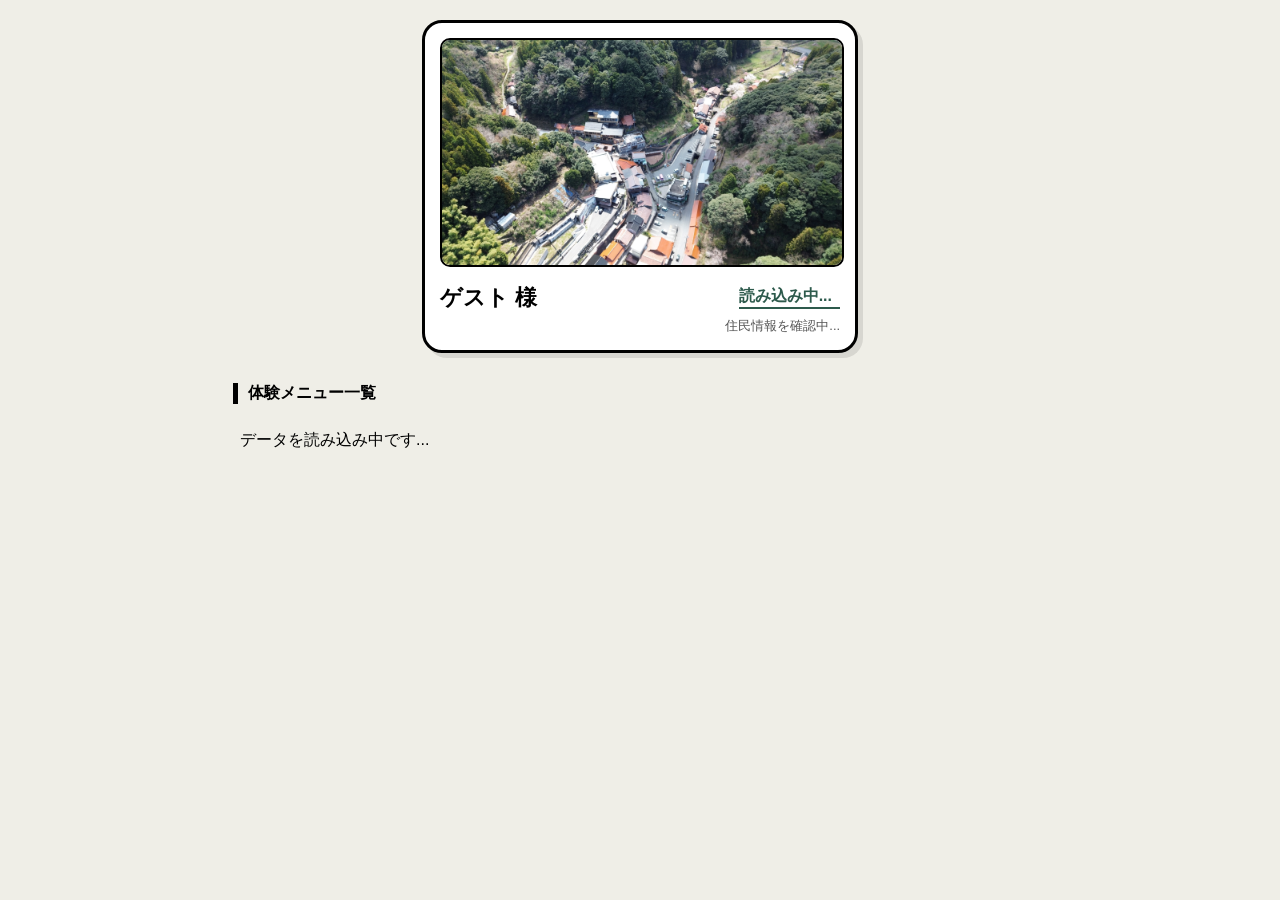
==== index.html @ ab2df375 "ver1.3.1" ====
<!DOCTYPE html>
<html lang="ja">
  <head>
    <meta charset="UTF-8" />
    <meta name="viewport" content="width=device-width, initial-scale=1.0" />
    <title>有福温泉 住民アプリ</title>
    <script src="https://static.line-scdn.net/liff/edge/2/sdk.js"></script>
    <style>
      body {
        font-family: sans-serif;
        background-color: #efeee7;
        margin: 0;
        padding: 20px;
        display: flex;
        flex-direction: column;
        align-items: center;
      }

      /* 免許証（住民カード）のデザイン */
      .id-card {
        background: #fff;
        border: 3px solid #000;
        border-radius: 20px;
        padding: 15px;
        width: 100%;
        max-width: 400px;
        margin-bottom: 30px;
        box-shadow: 5px 5px 0px rgba(0, 0, 0, 0.1);
      }
      .photo-frame img {
        width: 100%;
        border-radius: 10px;
        border: 2px solid #000;
        display: block;
      }
      .card-info {
        margin-top: 15px;
      }
      .info-top-row {
        display: flex;
        justify-content: space-between;
        align-items: center;
        margin-bottom: 5px;
      }
      .user-name {
        font-size: 1.4rem;
        font-weight: bold;
        margin: 0;
      }
      .level-badge {
        display: flex;
        align-items: center;
        gap: 8px;
        border-bottom: 2px solid #2d5a4c;
      }
      .level-label {
        color: #2d5a4c;
        font-size: 1rem;
        font-weight: bold;
      }
      .stars {
        color: #2d5a4c;
        font-size: 1rem;
      }
      .level-description {
        font-size: 0.8rem;
        color: #555;
        margin-top: 5px;
        text-align: right;
      }

      /* 体験一覧のデザイン */
      .section-title {
        width: 100%;
        max-width: 800px;
        font-weight: bold;
        margin-bottom: 10px;
        border-left: 5px solid #000;
        padding-left: 10px;
      }
      .container {
        display: grid;
        grid-template-columns: repeat(2, 1fr);
        gap: 15px;
        width: 100%;
        max-width: 800px;
      }
      .card {
        background: white;
        padding: 15px;
        border-radius: 8px;
        border: 2px solid #000;
        display: flex;
        flex-direction: column;
      }
      .title {
        font-weight: bold;
        font-size: 0.9rem;
        margin-bottom: 8px;
      }
      .description {
        font-size: 0.75rem;
        color: #666;
        flex-grow: 1;
      }
      .status {
        margin-top: 10px;
        padding: 4px;
        border-radius: 4px;
        font-size: 0.7rem;
        background: #e0f2f1;
        color: #00796b;
        font-weight: bold;
        text-align: center;
      }
    </style>
  </head>
  <body>
    <div class="id-card">
      <div class="photo-frame"><img src="有福温泉.JPG" /></div>
      <div class="card-info">
        <div class="info-top-row">
          <p class="user-name" id="line-name">ゲスト 様</p>
          <div class="level-badge">
            <span class="level-label" id="user-level">読み込み中...</span>
            <div class="stars" id="star-display"></div>
          </div>
        </div>
        <div class="level-description" id="level-detail">
          住民情報を確認中...
        </div>
      </div>
    </div>

    <div class="section-title">体験メニュー一覧</div>

    <div class="container" id="content-list">
      <p>データを読み込み中です...</p>
    </div>

    <script>
      const LIFF_ID = "2009202315-CpSIZ4ec";
      const GAS_URL =
        "https://script.google.com/macros/s/AKfycbx1l6X-oxecE7Isic_2DLsDOR7X4AsQRWEOTyrjtgNF4jTlATEwwZtDDvU9DvYcbCS0/exec";

      async function main() {
        // --- LINEログイン & 会員登録処理 ---
        try {
          await liff.init({ liffId: LIFF_ID });
          if (!liff.isLoggedIn()) {
            liff.login();
            return;
          }
          const profile = await liff.getProfile();
          document.getElementById("line-name").innerText =
            profile.displayName + " 様";

          // 会員シートに情報を送る（uidとnameをGASへ飛ばす）
          fetch(
            `${GAS_URL}?uid=${profile.userId}&name=${encodeURIComponent(profile.displayName)}`,
          );
        } catch (err) {
          console.error("LIFFエラー:", err);
        }

        // --- スプレッドシートデータ取得 ---
        try {
          const response = await fetch(GAS_URL);
          const data = await response.json();

          // 住民票データの反映（とりあえず1件目）
          if (data.length > 0) {
            const status = data[0];
            document.getElementById("user-level").innerText = status.title;
            document.getElementById("level-detail").innerText =
              status.description;
            document.getElementById("star-display").innerText =
              "★".repeat(status.stars) + "☆".repeat(5 - status.stars);
          }

          // 体験一覧の反映
          const listContainer = document.getElementById("content-list");
          listContainer.innerHTML = "";
          data.forEach((item) => {
            if (!item.title) return;
            const card = document.createElement("div");
            card.className = "card";
            card.innerHTML = `
                        <div class="title">${item.title}</div>
                        <div class="description">${item.description}</div>
                        <div class="status">${item.status}</div>
                    `;
            listContainer.appendChild(card);
          });
        } catch (error) {
          console.error("データ取得エラー:", error);
        }
      }

      main();
    </script>
  </body>
</html>
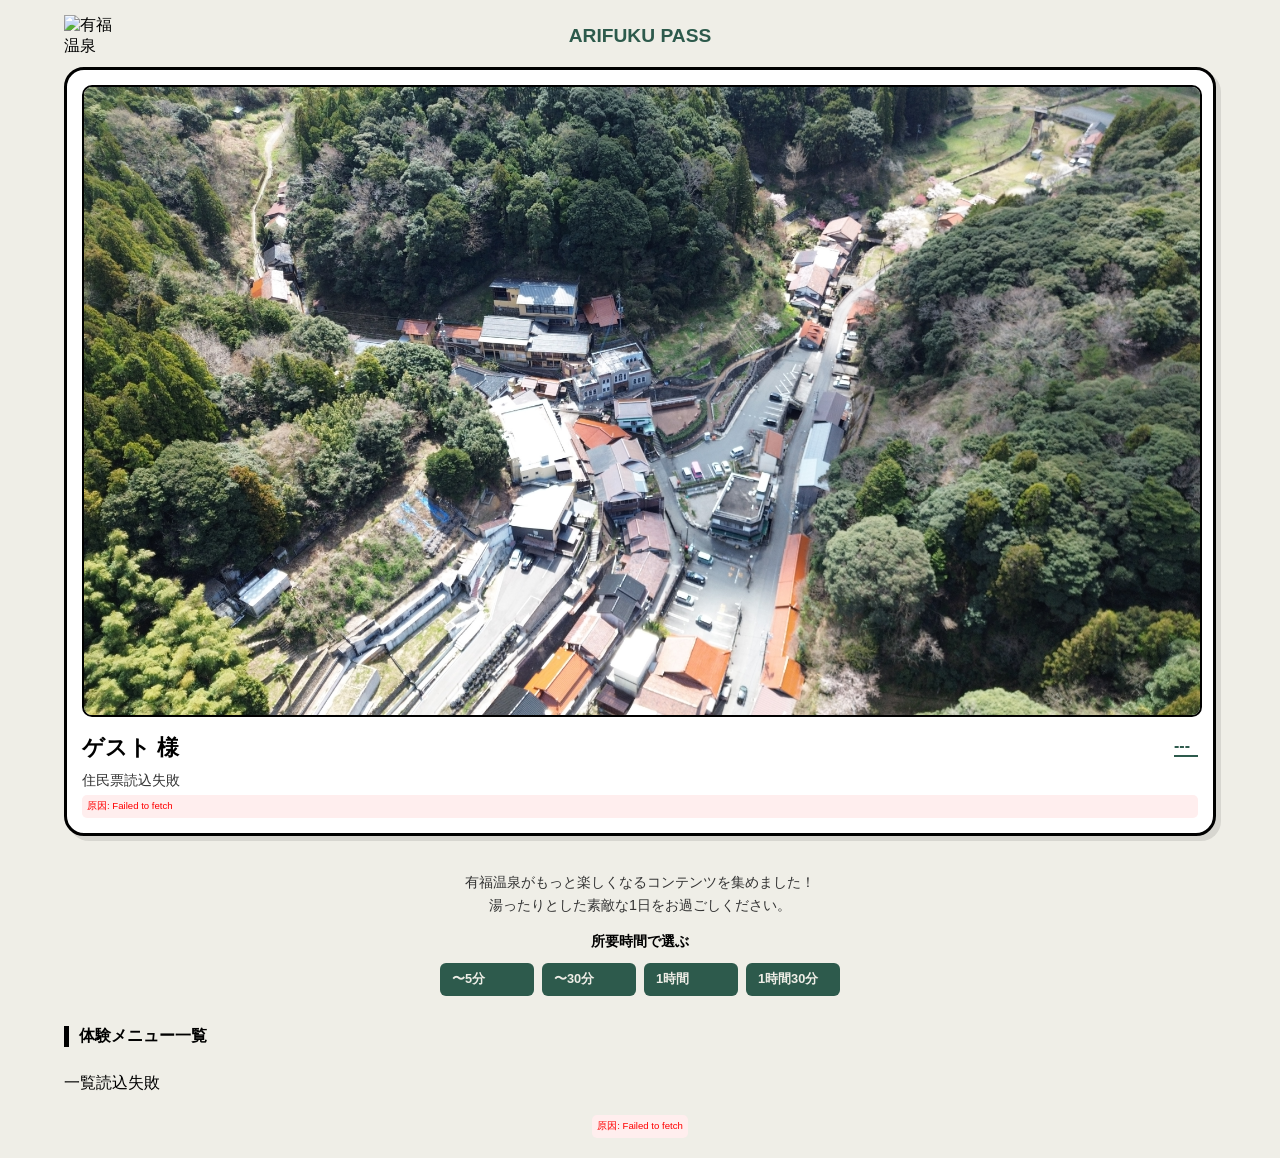
==== commit ccacd23c: "ver3.1.2" ====
--- a/index.html
+++ b/index.html
@@ -1,31 +1,50 @@
-<!DOCTYPE html>
+<!doctype html>
 <html lang="ja">
   <head>
     <meta charset="UTF-8" />
     <meta name="viewport" content="width=device-width, initial-scale=1.0" />
-    <title>有福温泉 住民アプリ</title>
+    <title>有福温泉 ARIFUKU PASS</title>
     <script src="https://static.line-scdn.net/liff/edge/2/sdk.js"></script>
     <style>
       body {
         font-family: sans-serif;
         background-color: #efeee7;
         margin: 0;
-        padding: 20px;
+        padding: 0 0 20px 0;
         display: flex;
         flex-direction: column;
         align-items: center;
       }
-
-      /* 免許証（住民カード）のデザイン */
+      .header-container {
+        width: 100%;
+        max-width: 90%;
+        display: flex;
+        justify-content: space-between;
+        align-items: center;
+        padding: 15px 0 10px 0;
+      }
+      .top-logo {
+        max-width: 60px;
+        height: auto;
+      }
+      .header-title {
+        font-size: 1.2rem;
+        font-weight: bold;
+        color: #2d5a4c;
+        text-align: center;
+        flex-grow: 1;
+        margin-right: 60px;
+      }
       .id-card {
         background: #fff;
         border: 3px solid #000;
         border-radius: 20px;
         padding: 15px;
         width: 100%;
-        max-width: 400px;
-        margin-bottom: 30px;
+        max-width: 90%;
+        margin-bottom: 25px;
         box-shadow: 5px 5px 0px rgba(0, 0, 0, 0.1);
+        box-sizing: border-box;
       }
       .photo-frame img {
         width: 100%;
@@ -63,27 +82,59 @@
         font-size: 1rem;
       }
       .level-description {
+        font-size: 0.85rem;
+        color: #333;
+        margin-top: 8px;
+        line-height: 1.4;
+      }
+      .welcome-message {
+        width: 100%;
+        max-width: 90%;
+        margin: 10px 0 15px 0;
+        text-align: center;
+        font-size: 0.9rem;
+        line-height: 1.6;
+        color: #333;
+      }
+      .time-selection-title {
+        font-size: 0.9rem;
+        font-weight: bold;
+        margin-bottom: 12px;
+      }
+      .time-button-container {
+        display: flex;
+        gap: 8px;
+        flex-wrap: wrap;
+        justify-content: center;
+        margin-bottom: 30px;
+        width: 100%;
+        max-width: 90%;
+      }
+      .time-button {
+        background-color: #2d5a4c;
+        color: #efeee7;
+        padding: 8px 12px;
+        border-radius: 6px;
         font-size: 0.8rem;
-        color: #555;
-        margin-top: 5px;
-        text-align: right;
-      }
-
-      /* 体験一覧のデザイン */
+        font-weight: bold;
+        min-width: 70px;
+        border: none;
+      }
       .section-title {
         width: 100%;
-        max-width: 800px;
+        max-width: 90%;
         font-weight: bold;
         margin-bottom: 10px;
         border-left: 5px solid #000;
         padding-left: 10px;
+        box-sizing: border-box;
       }
       .container {
         display: grid;
         grid-template-columns: repeat(2, 1fr);
         gap: 15px;
         width: 100%;
-        max-width: 800px;
+        max-width: 90%;
       }
       .card {
         background: white;
@@ -92,6 +143,7 @@
         border: 2px solid #000;
         display: flex;
         flex-direction: column;
+        box-sizing: border-box;
       }
       .title {
         font-weight: bold;
@@ -103,8 +155,13 @@
         color: #666;
         flex-grow: 1;
       }
-      .status {
+      .time-fee-container {
+        display: flex;
+        gap: 5px;
         margin-top: 10px;
+      }
+      .info-badge {
+        flex: 1;
         padding: 4px;
         border-radius: 4px;
         font-size: 0.7rem;
@@ -113,90 +170,136 @@
         font-weight: bold;
         text-align: center;
       }
+
+      .error-log {
+        font-size: 0.6rem;
+        color: red;
+        background: #fee;
+        padding: 5px;
+        margin-top: 5px;
+        border-radius: 5px;
+        display: none;
+      }
     </style>
   </head>
   <body>
+    <div class="header-container">
+      <img src="ロゴ.png" alt="有福温泉" class="top-logo" />
+      <div class="header-title">ARIFUKU PASS</div>
+    </div>
+
     <div class="id-card">
-      <div class="photo-frame"><img src="有福温泉.JPG" /></div>
+      <div class="photo-frame"><img src="有福温泉.JPG" alt="住民写真" /></div>
       <div class="card-info">
         <div class="info-top-row">
           <p class="user-name" id="line-name">ゲスト 様</p>
           <div class="level-badge">
-            <span class="level-label" id="user-level">読み込み中...</span>
+            <span class="level-label" id="user-title">---</span>
             <div class="stars" id="star-display"></div>
           </div>
         </div>
-        <div class="level-description" id="level-detail">
-          住民情報を確認中...
-        </div>
+        <div class="level-description" id="level-description">読込中...</div>
+        <div id="res-error" class="error-log"></div>
       </div>
     </div>
 
+    <div class="welcome-message">
+      有福温泉がもっと楽しくなるコンテンツを集めました！<br />湯ったりとした素敵な1日をお過ごしください。
+    </div>
+
+    <div class="time-selection-title">所要時間で選ぶ</div>
+    <div class="time-button-container">
+      <div class="time-button">〜5分</div>
+      <div class="time-button">〜30分</div>
+      <div class="time-button">1時間</div>
+      <div class="time-button">1時間30分</div>
+    </div>
+
     <div class="section-title">体験メニュー一覧</div>
-
-    <div class="container" id="content-list">
-      <p>データを読み込み中です...</p>
-    </div>
+    <div class="container" id="content-list"><p>読込中...</p></div>
+    <div id="list-error" class="error-log" style="max-width: 90%"></div>
 
     <script>
       const LIFF_ID = "2009202315-CpSIZ4ec";
-      const GAS_URL =
-        "https://script.google.com/macros/s/AKfycbx1l6X-oxecE7Isic_2DLsDOR7X4AsQRWEOTyrjtgNF4jTlATEwwZtDDvU9DvYcbCS0/exec";
+
+      // 正しいURLに修正しました！
+      const WORKSHOP_GAS_URL =
+        "https://script.google.com/macros/s/AKfycbzcbW9sTWFjM7f8dqbfa0IvK1Wjx7Rh9c1Ph_rS-VUQrNssFMcLXfzUjtTzcEwztVvOpg/exec";
+      const RESIDENT_GAS_URL =
+        "https://script.google.com/macros/s/AKfycbxM22sCEZnNvTouDBWyDaE7WRn4LgNdtd6nqxs-xfggoNRpZzVbvAmTDagbXUtJyaZv/exec";
 
       async function main() {
-        // --- LINEログイン & 会員登録処理 ---
         try {
           await liff.init({ liffId: LIFF_ID });
-          if (!liff.isLoggedIn()) {
-            liff.login();
-            return;
+          if (liff.isLoggedIn()) {
+            const profile = await liff.getProfile();
+            document.getElementById("line-name").innerText =
+              profile.displayName + " 様";
           }
-          const profile = await liff.getProfile();
-          document.getElementById("line-name").innerText =
-            profile.displayName + " 様";
-
-          // 会員シートに情報を送る（uidとnameをGASへ飛ばす）
-          fetch(
-            `${GAS_URL}?uid=${profile.userId}&name=${encodeURIComponent(profile.displayName)}`,
-          );
         } catch (err) {
-          console.error("LIFFエラー:", err);
+          console.log("LIFF初期化エラー");
         }
 
-        // --- スプレッドシートデータ取得 ---
-        try {
-          const response = await fetch(GAS_URL);
-          const data = await response.json();
-
-          // 住民票データの反映（とりあえず1件目）
-          if (data.length > 0) {
-            const status = data[0];
-            document.getElementById("user-level").innerText = status.title;
-            document.getElementById("level-detail").innerText =
-              status.description;
-            document.getElementById("star-display").innerText =
-              "★".repeat(status.stars) + "☆".repeat(5 - status.stars);
-          }
-
-          // 体験一覧の反映
-          const listContainer = document.getElementById("content-list");
-          listContainer.innerHTML = "";
-          data.forEach((item) => {
-            if (!item.title) return;
-            const card = document.createElement("div");
-            card.className = "card";
-            card.innerHTML = `
-                        <div class="title">${item.title}</div>
-                        <div class="description">${item.description}</div>
-                        <div class="status">${item.status}</div>
-                    `;
-            listContainer.appendChild(card);
+        // 住民票データの取得
+        fetch(RESIDENT_GAS_URL)
+          .then((res) => res.json())
+          .then((data) => {
+            const list = Array.isArray(data)
+              ? data
+              : data.rows
+                ? data.rows
+                : [];
+            if (list.length > 0) {
+              const r = list[0];
+              document.getElementById("user-title").innerText =
+                r.title || "---";
+              const s = parseInt(r.stars) || 0;
+              document.getElementById("star-display").innerText =
+                "★".repeat(s) + "☆".repeat(Math.max(0, 5 - s));
+              document.getElementById("level-description").innerText =
+                r.description || "";
+            }
+          })
+          .catch((e) => {
+            document.getElementById("level-description").innerText =
+              "住民票読込失敗";
+            const errDiv = document.getElementById("res-error");
+            errDiv.style.display = "block";
+            errDiv.innerText = "原因: " + e.message;
           });
-        } catch (error) {
-          console.error("データ取得エラー:", error);
-        }
-      }
-
+
+        // ワークショップデータの取得
+        fetch(WORKSHOP_GAS_URL)
+          .then((res) => res.json())
+          .then((data) => {
+            const list = Array.isArray(data)
+              ? data
+              : data.rows
+                ? data.rows
+                : [];
+            const container = document.getElementById("content-list");
+            container.innerHTML = "";
+            list.forEach((item) => {
+              if (!item.title) return;
+              container.innerHTML += `
+                <div class="card">
+                  <div class="title">${item.title}</div>
+                  <div class="description">${item.description || ""}</div>
+                  <div class="time-fee-container">
+                    <div class="info-badge">${item.time || "---"}</div>
+                    <div class="info-badge">${item.status || "---"}</div>
+                  </div>
+                </div>`;
+            });
+          })
+          .catch((e) => {
+            document.getElementById("content-list").innerHTML =
+              "<p>一覧読込失敗</p>";
+            const errDiv = document.getElementById("list-error");
+            errDiv.style.display = "block";
+            errDiv.innerText = "原因: " + e.message;
+          });
+      }
       main();
     </script>
   </body>
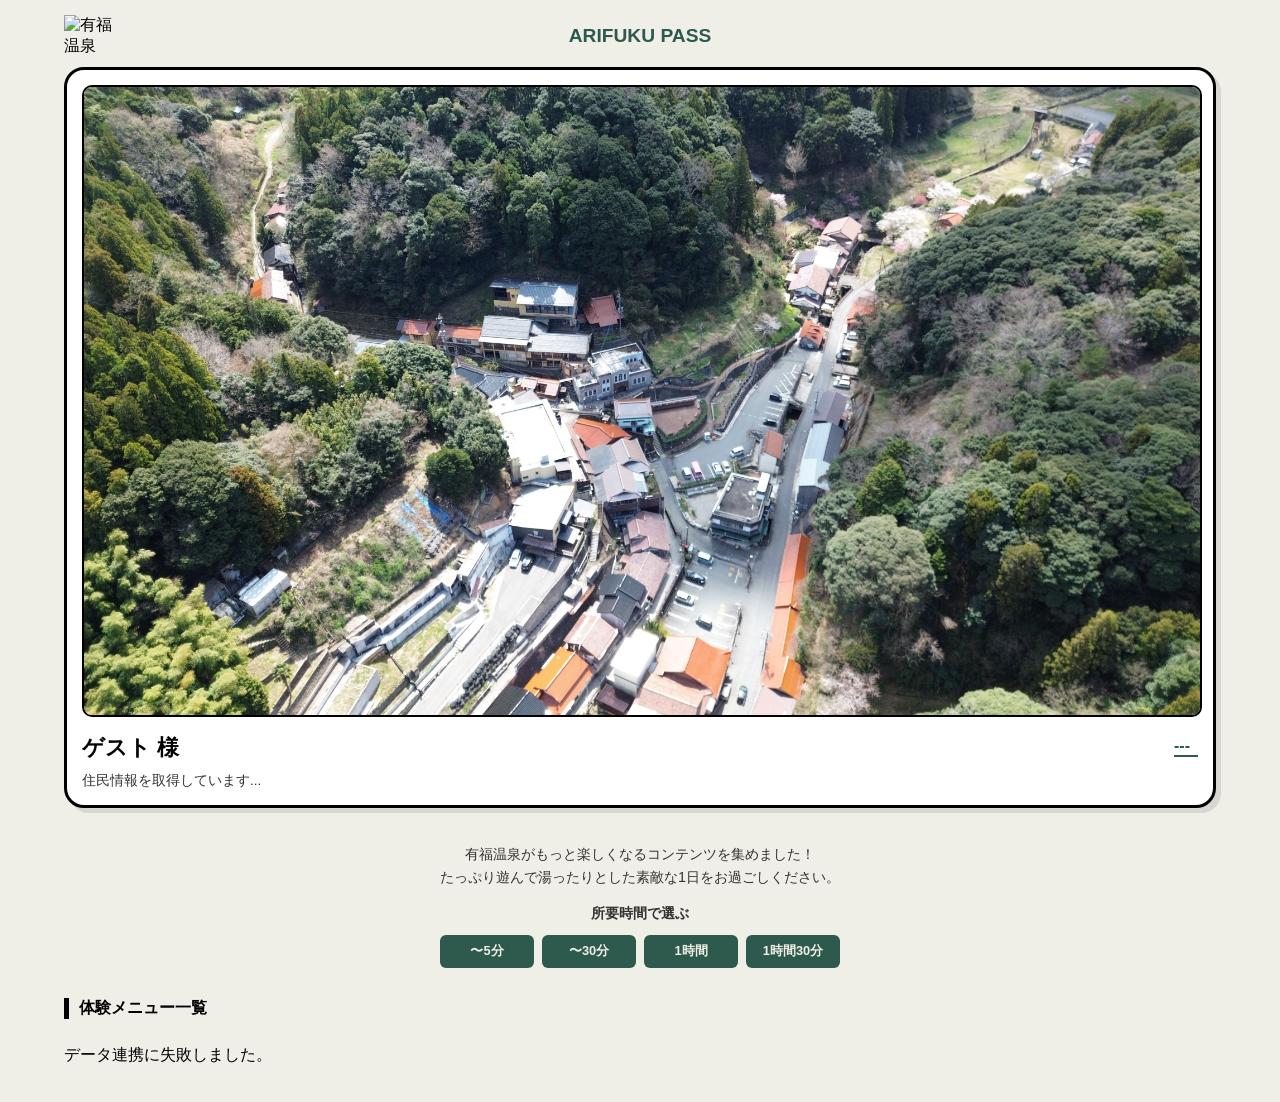
==== commit ad4eb8bb: "ver3.1.1" ====
--- a/index.html
+++ b/index.html
@@ -15,6 +15,8 @@
         flex-direction: column;
         align-items: center;
       }
+
+      /* ヘッダーセクション */
       .header-container {
         width: 100%;
         max-width: 90%;
@@ -22,11 +24,15 @@
         justify-content: space-between;
         align-items: center;
         padding: 15px 0 10px 0;
-      }
+        background-color: transparent;
+      }
+
       .top-logo {
         max-width: 60px;
         height: auto;
-      }
+        display: block;
+      }
+
       .header-title {
         font-size: 1.2rem;
         font-weight: bold;
@@ -35,6 +41,8 @@
         flex-grow: 1;
         margin-right: 60px;
       }
+
+      /* 住民カード（住民票）のデザイン */
       .id-card {
         background: #fff;
         border: 3px solid #000;
@@ -85,8 +93,11 @@
         font-size: 0.85rem;
         color: #333;
         margin-top: 8px;
+        text-align: left;
         line-height: 1.4;
       }
+
+      /* メッセージ */
       .welcome-message {
         width: 100%;
         max-width: 90%;
@@ -96,11 +107,18 @@
         line-height: 1.6;
         color: #333;
       }
+
+      /* 所要時間ボタン */
       .time-selection-title {
+        width: 100%;
+        max-width: 90%;
         font-size: 0.9rem;
         font-weight: bold;
         margin-bottom: 12px;
-      }
+        color: #333;
+        text-align: center;
+      }
+
       .time-button-container {
         display: flex;
         gap: 8px;
@@ -110,6 +128,7 @@
         width: 100%;
         max-width: 90%;
       }
+
       .time-button {
         background-color: #2d5a4c;
         color: #efeee7;
@@ -117,9 +136,12 @@
         border-radius: 6px;
         font-size: 0.8rem;
         font-weight: bold;
+        text-align: center;
         min-width: 70px;
         border: none;
       }
+
+      /* 体験一覧 */
       .section-title {
         width: 100%;
         max-width: 90%;
@@ -155,11 +177,15 @@
         color: #666;
         flex-grow: 1;
       }
+
+      /* 時間と料金を横に並べるコンテナ */
       .time-fee-container {
         display: flex;
         gap: 5px;
         margin-top: 10px;
       }
+
+      /* 時間と料金のバッジスタイル */
       .info-badge {
         flex: 1;
         padding: 4px;
@@ -169,16 +195,9 @@
         color: #00796b;
         font-weight: bold;
         text-align: center;
-      }
-
-      .error-log {
-        font-size: 0.6rem;
-        color: red;
-        background: #fee;
-        padding: 5px;
-        margin-top: 5px;
-        border-radius: 5px;
-        display: none;
+        white-space: nowrap;
+        overflow: hidden;
+        text-overflow: ellipsis;
       }
     </style>
   </head>
@@ -189,7 +208,9 @@
     </div>
 
     <div class="id-card">
-      <div class="photo-frame"><img src="有福温泉.JPG" alt="住民写真" /></div>
+      <div class="photo-frame">
+        <img id="user-image" src="有福温泉.JPG" alt="住民写真" />
+      </div>
       <div class="card-info">
         <div class="info-top-row">
           <p class="user-name" id="line-name">ゲスト 様</p>
@@ -198,13 +219,15 @@
             <div class="stars" id="star-display"></div>
           </div>
         </div>
-        <div class="level-description" id="level-description">読込中...</div>
-        <div id="res-error" class="error-log"></div>
+        <div class="level-description" id="level-description">
+          住民情報を取得しています...
+        </div>
       </div>
     </div>
 
     <div class="welcome-message">
-      有福温泉がもっと楽しくなるコンテンツを集めました！<br />湯ったりとした素敵な1日をお過ごしください。
+      有福温泉がもっと楽しくなるコンテンツを集めました！<br />
+      たっぷり遊んで湯ったりとした素敵な1日をお過ごしください。
     </div>
 
     <div class="time-selection-title">所要時間で選ぶ</div>
@@ -216,17 +239,16 @@
     </div>
 
     <div class="section-title">体験メニュー一覧</div>
-    <div class="container" id="content-list"><p>読込中...</p></div>
-    <div id="list-error" class="error-log" style="max-width: 90%"></div>
+    <div class="container" id="content-list">
+      <p>データを読み込み中です...</p>
+    </div>
 
     <script>
       const LIFF_ID = "2009202315-CpSIZ4ec";
-
-      // 正しいURLに修正しました！
       const WORKSHOP_GAS_URL =
         "https://script.google.com/macros/s/AKfycbzcbW9sTWFjM7f8dqbfa0IvK1Wjx7Rh9c1Ph_rS-VUQrNssFMcLXfzUjtTzcEwztVvOpg/exec";
       const RESIDENT_GAS_URL =
-        "https://script.google.com/macros/s/AKfycbxM22sCEZnNvTouDBWyDaE7WRn4LgNdtd6nqxs-xfggoNRpZzVbvAmTDagbXUtJyaZv/exec";
+        "https://script.google.com/macros/s/AKfycbM22sCEZnNvTouDBWyDaE7WRn4LgNdtd6nqxs-xfggoNRpZzVbvAmTDagbXUtJyaZv/exec";
 
       async function main() {
         try {
@@ -237,69 +259,58 @@
               profile.displayName + " 様";
           }
         } catch (err) {
-          console.log("LIFF初期化エラー");
+          console.log("LIFF初期化エラー:", err);
         }
 
-        // 住民票データの取得
-        fetch(RESIDENT_GAS_URL)
-          .then((res) => res.json())
-          .then((data) => {
-            const list = Array.isArray(data)
-              ? data
-              : data.rows
-                ? data.rows
-                : [];
-            if (list.length > 0) {
-              const r = list[0];
-              document.getElementById("user-title").innerText =
-                r.title || "---";
-              const s = parseInt(r.stars) || 0;
-              document.getElementById("star-display").innerText =
-                "★".repeat(s) + "☆".repeat(Math.max(0, 5 - s));
-              document.getElementById("level-description").innerText =
-                r.description || "";
-            }
-          })
-          .catch((e) => {
+        // --- 住民票データの取得と反映 ---
+        try {
+          const resResident = await fetch(
+            RESIDENT_GAS_URL + "?v=" + new Date().getTime(),
+          );
+          const residentData = await resResident.json();
+          if (residentData && residentData.length > 0) {
+            const resident = residentData[0];
+            document.getElementById("user-title").innerText =
+              resident.title || "一般住民";
+            const s = parseInt(resident.stars) || 0;
+            document.getElementById("star-display").innerText =
+              "★".repeat(s) + "☆".repeat(5 - s);
             document.getElementById("level-description").innerText =
-              "住民票読込失敗";
-            const errDiv = document.getElementById("res-error");
-            errDiv.style.display = "block";
-            errDiv.innerText = "原因: " + e.message;
+              resident.description || "";
+          }
+        } catch (error) {
+          console.error("住民票取得エラー:", error);
+        }
+
+        // --- ワークショップ一覧の取得と反映 ---
+        try {
+          const resWorkshop = await fetch(
+            WORKSHOP_GAS_URL + "?v=" + new Date().getTime(),
+          );
+          const workshopData = await resWorkshop.json();
+          const listContainer = document.getElementById("content-list");
+          listContainer.innerHTML = "";
+          workshopData.forEach((item) => {
+            if (!item.title) return;
+            const card = document.createElement("div");
+            card.className = "card";
+            card.innerHTML = `
+                <div class="title">${item.title}</div>
+                <div class="description">${item.description || ""}</div>
+                <div class="time-fee-container">
+                  <div class="info-badge">${item.time || "---"}</div>
+                  <div class="info-badge">${item.status || "---"}</div>
+                </div>
+            `;
+            listContainer.appendChild(card);
           });
-
-        // ワークショップデータの取得
-        fetch(WORKSHOP_GAS_URL)
-          .then((res) => res.json())
-          .then((data) => {
-            const list = Array.isArray(data)
-              ? data
-              : data.rows
-                ? data.rows
-                : [];
-            const container = document.getElementById("content-list");
-            container.innerHTML = "";
-            list.forEach((item) => {
-              if (!item.title) return;
-              container.innerHTML += `
-                <div class="card">
-                  <div class="title">${item.title}</div>
-                  <div class="description">${item.description || ""}</div>
-                  <div class="time-fee-container">
-                    <div class="info-badge">${item.time || "---"}</div>
-                    <div class="info-badge">${item.status || "---"}</div>
-                  </div>
-                </div>`;
-            });
-          })
-          .catch((e) => {
-            document.getElementById("content-list").innerHTML =
-              "<p>一覧読込失敗</p>";
-            const errDiv = document.getElementById("list-error");
-            errDiv.style.display = "block";
-            errDiv.innerText = "原因: " + e.message;
-          });
-      }
+        } catch (error) {
+          console.error("メニュー取得エラー:", error);
+          document.getElementById("content-list").innerHTML =
+            "<p>データ連携に失敗しました。</p>";
+        }
+      }
+
       main();
     </script>
   </body>
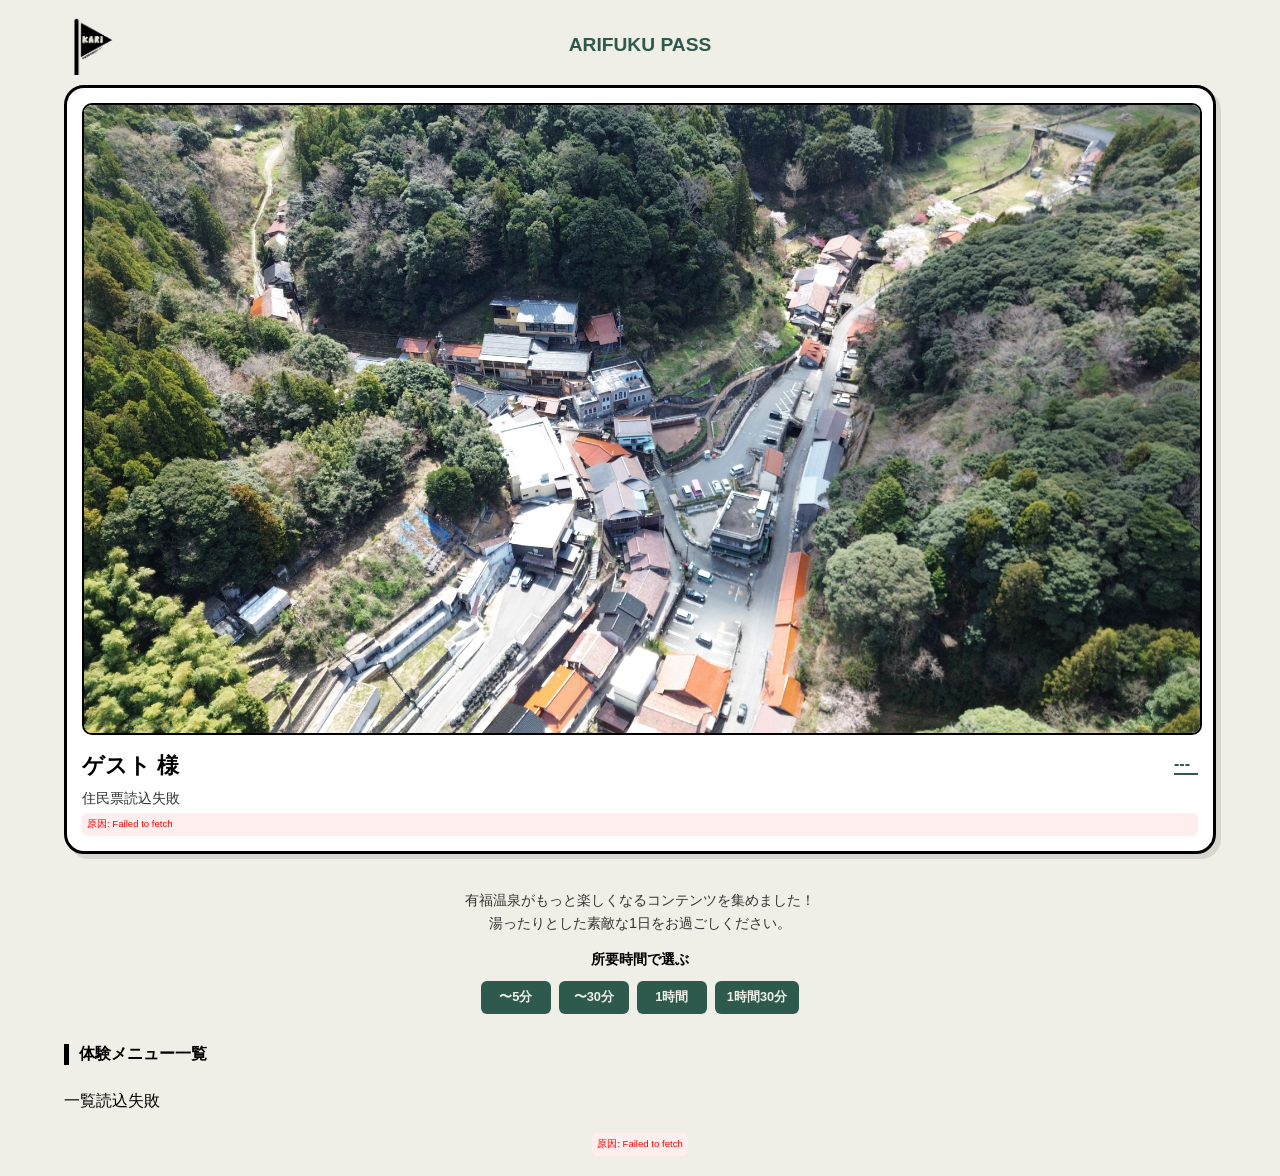
==== commit b9ad670f: "ver4.1.1" ====
--- a/index.html
+++ b/index.html
@@ -1,4 +1,4 @@
-<!doctype html>
+<!DOCTYPE html>
 <html lang="ja">
   <head>
     <meta charset="UTF-8" />
@@ -6,199 +6,54 @@
     <title>有福温泉 ARIFUKU PASS</title>
     <script src="https://static.line-scdn.net/liff/edge/2/sdk.js"></script>
     <style>
-      body {
-        font-family: sans-serif;
-        background-color: #efeee7;
-        margin: 0;
-        padding: 0 0 20px 0;
-        display: flex;
-        flex-direction: column;
-        align-items: center;
+      body { font-family: sans-serif; background-color: #efeee7; margin: 0; padding: 0 0 20px 0; display: flex; flex-direction: column; align-items: center; }
+      .header-container { width: 100%; max-width: 90%; display: flex; justify-content: space-between; align-items: center; padding: 15px 0 10px 0; }
+      .top-logo { max-width: 60px; height: auto; }
+      .header-title { font-size: 1.2rem; font-weight: bold; color: #2d5a4c; text-align: center; flex-grow: 1; margin-right: 60px; }
+      
+      .id-card { background: #fff; border: 3px solid #000; border-radius: 20px; padding: 15px; width: 100%; max-width: 90%; margin-bottom: 25px; box-shadow: 5px 5px 0px rgba(0, 0, 0, 0.1); box-sizing: border-box; }
+      .photo-frame img { width: 100%; border-radius: 10px; border: 2px solid #000; display: block; }
+      .card-info { margin-top: 15px; }
+      .info-top-row { display: flex; justify-content: space-between; align-items: center; margin-bottom: 5px; }
+      .user-name { font-size: 1.4rem; font-weight: bold; margin: 0; }
+      .level-badge { display: flex; align-items: center; gap: 8px; border-bottom: 2px solid #2d5a4c; }
+      .level-label { color: #2d5a4c; font-size: 1rem; font-weight: bold; }
+      .stars { color: #2d5a4c; font-size: 1rem; }
+      .level-description { font-size: 0.85rem; color: #333; margin-top: 8px; line-height: 1.4; }
+      
+      .welcome-message { width: 100%; max-width: 90%; margin: 10px 0 15px 0; text-align: center; font-size: 0.9rem; line-height: 1.6; color: #333; }
+      
+      .time-selection-title { width: 100%; max-width: 90%; font-size: 0.9rem; font-weight: bold; margin-bottom: 12px; text-align: center; }
+      .time-button-container { display: flex; gap: 8px; flex-wrap: wrap; justify-content: center; margin-bottom: 30px; width: 100%; max-width: 90%; }
+      
+      .time-button { 
+        background-color: #2d5a4c; color: #efeee7; padding: 8px 12px; border-radius: 6px; 
+        font-size: 0.8rem; font-weight: bold; min-width: 70px; border: none; 
+        display: flex; justify-content: center; align-items: center; box-sizing: border-box; 
       }
 
-      /* ヘッダーセクション */
-      .header-container {
+      .section-title { width: 100%; max-width: 90%; font-weight: bold; margin-bottom: 10px; border-left: 5px solid #000; padding-left: 10px; box-sizing: border-box; }
+      
+      /* ここを修正：1列にするために 1fr に変更しました */
+      .container { display: grid; grid-template-columns: 1fr; gap: 15px; width: 100%; max-width: 90%; }
+      
+      .card { background: white; padding: 15px; border-radius: 8px; border: 2px solid #000; display: flex; flex-direction: column; box-sizing: border-box; }
+      .title { font-weight: bold; font-size: 0.9rem; margin-bottom: 8px; }
+      
+      .card-image {
         width: 100%;
-        max-width: 90%;
-        display: flex;
-        justify-content: space-between;
-        align-items: center;
-        padding: 15px 0 10px 0;
-        background-color: transparent;
+        height: 180px; /* 1列になって幅が広がったので、高さも少し大きめに調整 */
+        object-fit: cover; 
+        border-radius: 6px;
+        margin-bottom: 8px;
+        border: 1px solid #ddd; 
       }
 
-      .top-logo {
-        max-width: 60px;
-        height: auto;
-        display: block;
-      }
-
-      .header-title {
-        font-size: 1.2rem;
-        font-weight: bold;
-        color: #2d5a4c;
-        text-align: center;
-        flex-grow: 1;
-        margin-right: 60px;
-      }
-
-      /* 住民カード（住民票）のデザイン */
-      .id-card {
-        background: #fff;
-        border: 3px solid #000;
-        border-radius: 20px;
-        padding: 15px;
-        width: 100%;
-        max-width: 90%;
-        margin-bottom: 25px;
-        box-shadow: 5px 5px 0px rgba(0, 0, 0, 0.1);
-        box-sizing: border-box;
-      }
-      .photo-frame img {
-        width: 100%;
-        border-radius: 10px;
-        border: 2px solid #000;
-        display: block;
-      }
-      .card-info {
-        margin-top: 15px;
-      }
-      .info-top-row {
-        display: flex;
-        justify-content: space-between;
-        align-items: center;
-        margin-bottom: 5px;
-      }
-      .user-name {
-        font-size: 1.4rem;
-        font-weight: bold;
-        margin: 0;
-      }
-      .level-badge {
-        display: flex;
-        align-items: center;
-        gap: 8px;
-        border-bottom: 2px solid #2d5a4c;
-      }
-      .level-label {
-        color: #2d5a4c;
-        font-size: 1rem;
-        font-weight: bold;
-      }
-      .stars {
-        color: #2d5a4c;
-        font-size: 1rem;
-      }
-      .level-description {
-        font-size: 0.85rem;
-        color: #333;
-        margin-top: 8px;
-        text-align: left;
-        line-height: 1.4;
-      }
-
-      /* メッセージ */
-      .welcome-message {
-        width: 100%;
-        max-width: 90%;
-        margin: 10px 0 15px 0;
-        text-align: center;
-        font-size: 0.9rem;
-        line-height: 1.6;
-        color: #333;
-      }
-
-      /* 所要時間ボタン */
-      .time-selection-title {
-        width: 100%;
-        max-width: 90%;
-        font-size: 0.9rem;
-        font-weight: bold;
-        margin-bottom: 12px;
-        color: #333;
-        text-align: center;
-      }
-
-      .time-button-container {
-        display: flex;
-        gap: 8px;
-        flex-wrap: wrap;
-        justify-content: center;
-        margin-bottom: 30px;
-        width: 100%;
-        max-width: 90%;
-      }
-
-      .time-button {
-        background-color: #2d5a4c;
-        color: #efeee7;
-        padding: 8px 12px;
-        border-radius: 6px;
-        font-size: 0.8rem;
-        font-weight: bold;
-        text-align: center;
-        min-width: 70px;
-        border: none;
-      }
-
-      /* 体験一覧 */
-      .section-title {
-        width: 100%;
-        max-width: 90%;
-        font-weight: bold;
-        margin-bottom: 10px;
-        border-left: 5px solid #000;
-        padding-left: 10px;
-        box-sizing: border-box;
-      }
-      .container {
-        display: grid;
-        grid-template-columns: repeat(2, 1fr);
-        gap: 15px;
-        width: 100%;
-        max-width: 90%;
-      }
-      .card {
-        background: white;
-        padding: 15px;
-        border-radius: 8px;
-        border: 2px solid #000;
-        display: flex;
-        flex-direction: column;
-        box-sizing: border-box;
-      }
-      .title {
-        font-weight: bold;
-        font-size: 0.9rem;
-        margin-bottom: 8px;
-      }
-      .description {
-        font-size: 0.75rem;
-        color: #666;
-        flex-grow: 1;
-      }
-
-      /* 時間と料金を横に並べるコンテナ */
-      .time-fee-container {
-        display: flex;
-        gap: 5px;
-        margin-top: 10px;
-      }
-
-      /* 時間と料金のバッジスタイル */
-      .info-badge {
-        flex: 1;
-        padding: 4px;
-        border-radius: 4px;
-        font-size: 0.7rem;
-        background: #e0f2f1;
-        color: #00796b;
-        font-weight: bold;
-        text-align: center;
-        white-space: nowrap;
-        overflow: hidden;
-        text-overflow: ellipsis;
-      }
+      .description { font-size: 0.75rem; color: #666; flex-grow: 1; }
+      .time-fee-container { display: flex; gap: 5px; margin-top: 10px; }
+      .info-badge { flex: 1; padding: 4px; border-radius: 4px; font-size: 0.7rem; background: #e0f2f1; color: #00796b; font-weight: bold; text-align: center; display: flex; justify-content: center; align-items: center; }
+      
+      .error-log { font-size: 0.6rem; color: red; background: #fee; padding: 5px; margin-top: 5px; border-radius: 5px; display: none; }
     </style>
   </head>
   <body>
@@ -208,9 +63,7 @@
     </div>
 
     <div class="id-card">
-      <div class="photo-frame">
-        <img id="user-image" src="有福温泉.JPG" alt="住民写真" />
-      </div>
+      <div class="photo-frame"><img src="有福温泉.JPG" alt="住民写真" /></div>
       <div class="card-info">
         <div class="info-top-row">
           <p class="user-name" id="line-name">ゲスト 様</p>
@@ -219,16 +72,12 @@
             <div class="stars" id="star-display"></div>
           </div>
         </div>
-        <div class="level-description" id="level-description">
-          住民情報を取得しています...
-        </div>
+        <div class="level-description" id="level-description">読込中...</div>
+        <div id="res-error" class="error-log"></div>
       </div>
     </div>
 
-    <div class="welcome-message">
-      有福温泉がもっと楽しくなるコンテンツを集めました！<br />
-      たっぷり遊んで湯ったりとした素敵な1日をお過ごしください。
-    </div>
+    <div class="welcome-message">有福温泉がもっと楽しくなるコンテンツを集めました！<br />湯ったりとした素敵な1日をお過ごしください。</div>
 
     <div class="time-selection-title">所要時間で選ぶ</div>
     <div class="time-button-container">
@@ -239,78 +88,75 @@
     </div>
 
     <div class="section-title">体験メニュー一覧</div>
-    <div class="container" id="content-list">
-      <p>データを読み込み中です...</p>
-    </div>
+    <div class="container" id="content-list"><p>読込中...</p></div>
+    <div id="list-error" class="error-log" style="max-width:90%"></div>
 
     <script>
       const LIFF_ID = "2009202315-CpSIZ4ec";
-      const WORKSHOP_GAS_URL =
-        "https://script.google.com/macros/s/AKfycbzcbW9sTWFjM7f8dqbfa0IvK1Wjx7Rh9c1Ph_rS-VUQrNssFMcLXfzUjtTzcEwztVvOpg/exec";
-      const RESIDENT_GAS_URL =
-        "https://script.google.com/macros/s/AKfycbM22sCEZnNvTouDBWyDaE7WRn4LgNdtd6nqxs-xfggoNRpZzVbvAmTDagbXUtJyaZv/exec";
+      
+      const WORKSHOP_GAS_URL = "https://script.google.com/macros/s/AKfycbzcbW9sTWFjM7f8dqbfa0IvK1Wjx7Rh9c1Ph_rS-VUQrNssFMcLXfzUjtTzcEwztVvOpg/exec";
+      const RESIDENT_GAS_URL = "https://script.google.com/macros/s/AKfycbxM22sCEZnNvTouDBWyDaE7WRn4LgNdtd6nqxs-xfggoNRpZzVbvAmTDagbXUtJyaZv/exec";
 
       async function main() {
         try {
           await liff.init({ liffId: LIFF_ID });
           if (liff.isLoggedIn()) {
             const profile = await liff.getProfile();
-            document.getElementById("line-name").innerText =
-              profile.displayName + " 様";
+            document.getElementById("line-name").innerText = profile.displayName + " 様";
           }
-        } catch (err) {
-          console.log("LIFF初期化エラー:", err);
-        }
+        } catch (err) { console.log("LIFF初期化エラー"); }
 
-        // --- 住民票データの取得と反映 ---
-        try {
-          const resResident = await fetch(
-            RESIDENT_GAS_URL + "?v=" + new Date().getTime(),
-          );
-          const residentData = await resResident.json();
-          if (residentData && residentData.length > 0) {
-            const resident = residentData[0];
-            document.getElementById("user-title").innerText =
-              resident.title || "一般住民";
-            const s = parseInt(resident.stars) || 0;
-            document.getElementById("star-display").innerText =
-              "★".repeat(s) + "☆".repeat(5 - s);
-            document.getElementById("level-description").innerText =
-              resident.description || "";
-          }
-        } catch (error) {
-          console.error("住民票取得エラー:", error);
-        }
+        // 住民票データの取得
+        fetch(RESIDENT_GAS_URL)
+          .then(res => res.json())
+          .then(data => {
+            const list = Array.isArray(data) ? data : (data.rows ? data.rows : []);
+            if (list.length > 0) {
+              const r = list[0];
+              document.getElementById("user-title").innerText = r.title || "---";
+              const s = parseInt(r.stars) || 0;
+              document.getElementById("star-display").innerText = "★".repeat(s) + "☆".repeat(Math.max(0, 5 - s));
+              document.getElementById("level-description").innerText = r.description || "";
+            }
+          })
+          .catch(e => {
+            document.getElementById("level-description").innerText = "住民票読込失敗";
+            const errDiv = document.getElementById("res-error");
+            errDiv.style.display = "block";
+            errDiv.innerText = "原因: " + e.message;
+          });
 
-        // --- ワークショップ一覧の取得と反映 ---
-        try {
-          const resWorkshop = await fetch(
-            WORKSHOP_GAS_URL + "?v=" + new Date().getTime(),
-          );
-          const workshopData = await resWorkshop.json();
-          const listContainer = document.getElementById("content-list");
-          listContainer.innerHTML = "";
-          workshopData.forEach((item) => {
-            if (!item.title) return;
-            const card = document.createElement("div");
-            card.className = "card";
-            card.innerHTML = `
-                <div class="title">${item.title}</div>
-                <div class="description">${item.description || ""}</div>
-                <div class="time-fee-container">
-                  <div class="info-badge">${item.time || "---"}</div>
-                  <div class="info-badge">${item.status || "---"}</div>
-                </div>
-            `;
-            listContainer.appendChild(card);
+        // ワークショップデータの取得
+        fetch(WORKSHOP_GAS_URL)
+          .then(res => res.json())
+          .then(data => {
+            const list = Array.isArray(data) ? data : (data.rows ? data.rows : []);
+            const container = document.getElementById("content-list");
+            container.innerHTML = "";
+            list.forEach(item => {
+              if (!item.title) return;
+              
+              const imageHtml = item.image ? `<img src="${item.image}" alt="${item.title}" class="card-image" />` : '';
+
+              container.innerHTML += `
+                <div class="card">
+                  <div class="title">${item.title}</div>
+                  ${imageHtml}
+                  <div class="description">${item.description || ""}</div>
+                  <div class="time-fee-container">
+                    <div class="info-badge">${item.time || "---"}</div>
+                    <div class="info-badge">${item.status || "---"}</div>
+                  </div>
+                </div>`;
+            });
+          })
+          .catch(e => {
+            document.getElementById("content-list").innerHTML = "<p>一覧読込失敗</p>";
+            const errDiv = document.getElementById("list-error");
+            errDiv.style.display = "block";
+            errDiv.innerText = "原因: " + e.message;
           });
-        } catch (error) {
-          console.error("メニュー取得エラー:", error);
-          document.getElementById("content-list").innerHTML =
-            "<p>データ連携に失敗しました。</p>";
-        }
       }
-
       main();
     </script>
   </body>
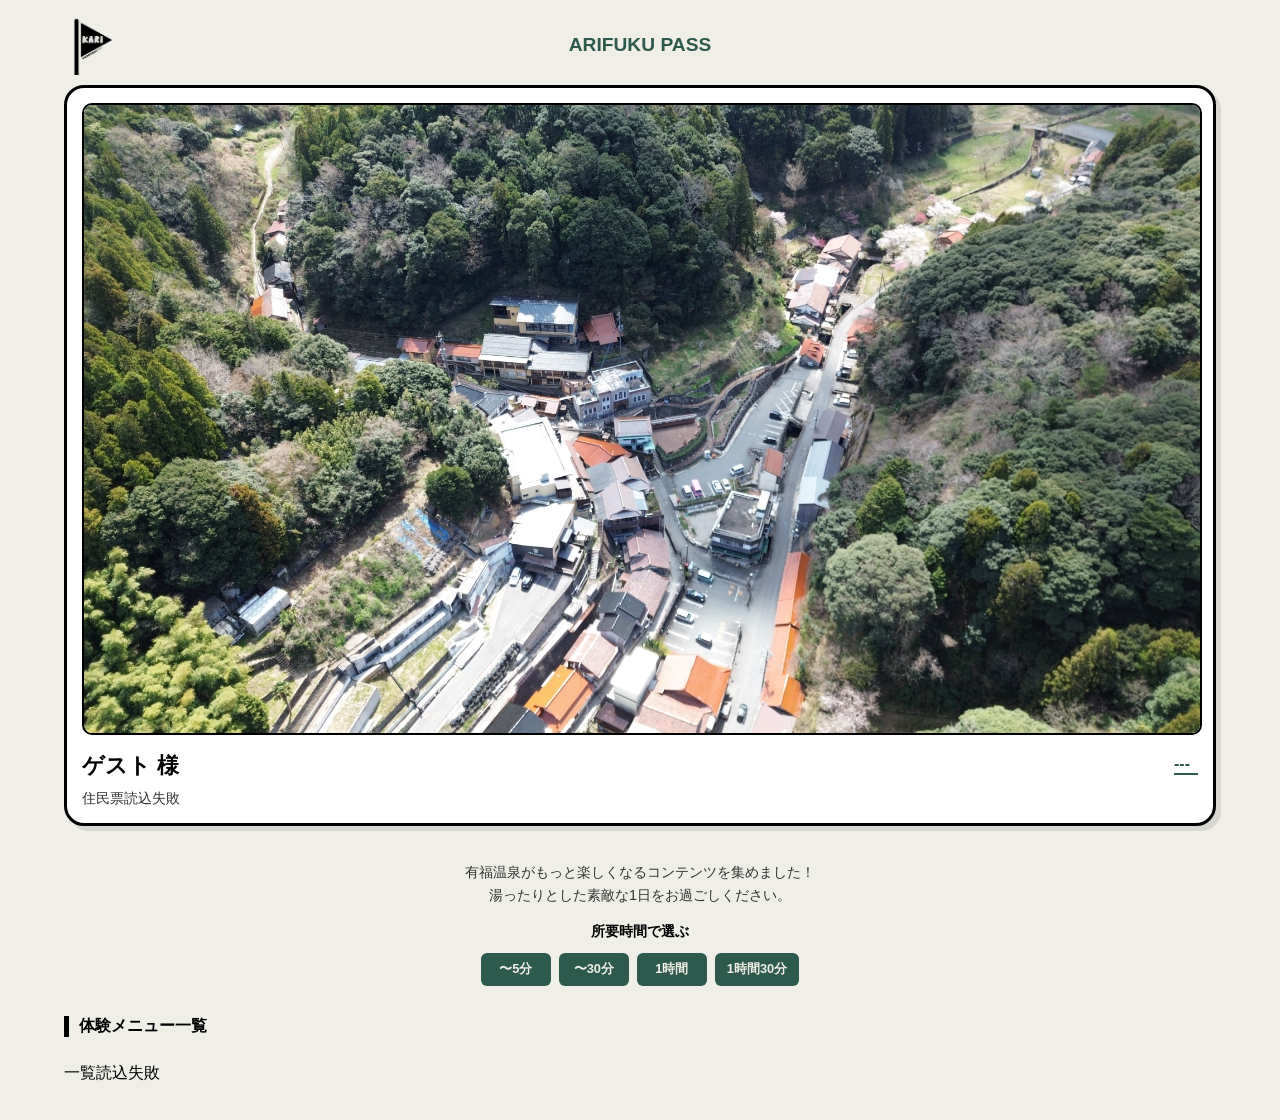
==== commit 0289b28d: "ver7.1.1" ====
--- a/index.html
+++ b/index.html
@@ -1,60 +1,11 @@
-<!DOCTYPE html>
+<!doctype html>
 <html lang="ja">
   <head>
     <meta charset="UTF-8" />
     <meta name="viewport" content="width=device-width, initial-scale=1.0" />
     <title>有福温泉 ARIFUKU PASS</title>
     <script src="https://static.line-scdn.net/liff/edge/2/sdk.js"></script>
-    <style>
-      body { font-family: sans-serif; background-color: #efeee7; margin: 0; padding: 0 0 20px 0; display: flex; flex-direction: column; align-items: center; }
-      .header-container { width: 100%; max-width: 90%; display: flex; justify-content: space-between; align-items: center; padding: 15px 0 10px 0; }
-      .top-logo { max-width: 60px; height: auto; }
-      .header-title { font-size: 1.2rem; font-weight: bold; color: #2d5a4c; text-align: center; flex-grow: 1; margin-right: 60px; }
-      
-      .id-card { background: #fff; border: 3px solid #000; border-radius: 20px; padding: 15px; width: 100%; max-width: 90%; margin-bottom: 25px; box-shadow: 5px 5px 0px rgba(0, 0, 0, 0.1); box-sizing: border-box; }
-      .photo-frame img { width: 100%; border-radius: 10px; border: 2px solid #000; display: block; }
-      .card-info { margin-top: 15px; }
-      .info-top-row { display: flex; justify-content: space-between; align-items: center; margin-bottom: 5px; }
-      .user-name { font-size: 1.4rem; font-weight: bold; margin: 0; }
-      .level-badge { display: flex; align-items: center; gap: 8px; border-bottom: 2px solid #2d5a4c; }
-      .level-label { color: #2d5a4c; font-size: 1rem; font-weight: bold; }
-      .stars { color: #2d5a4c; font-size: 1rem; }
-      .level-description { font-size: 0.85rem; color: #333; margin-top: 8px; line-height: 1.4; }
-      
-      .welcome-message { width: 100%; max-width: 90%; margin: 10px 0 15px 0; text-align: center; font-size: 0.9rem; line-height: 1.6; color: #333; }
-      
-      .time-selection-title { width: 100%; max-width: 90%; font-size: 0.9rem; font-weight: bold; margin-bottom: 12px; text-align: center; }
-      .time-button-container { display: flex; gap: 8px; flex-wrap: wrap; justify-content: center; margin-bottom: 30px; width: 100%; max-width: 90%; }
-      
-      .time-button { 
-        background-color: #2d5a4c; color: #efeee7; padding: 8px 12px; border-radius: 6px; 
-        font-size: 0.8rem; font-weight: bold; min-width: 70px; border: none; 
-        display: flex; justify-content: center; align-items: center; box-sizing: border-box; 
-      }
-
-      .section-title { width: 100%; max-width: 90%; font-weight: bold; margin-bottom: 10px; border-left: 5px solid #000; padding-left: 10px; box-sizing: border-box; }
-      
-      /* ここを修正：1列にするために 1fr に変更しました */
-      .container { display: grid; grid-template-columns: 1fr; gap: 15px; width: 100%; max-width: 90%; }
-      
-      .card { background: white; padding: 15px; border-radius: 8px; border: 2px solid #000; display: flex; flex-direction: column; box-sizing: border-box; }
-      .title { font-weight: bold; font-size: 0.9rem; margin-bottom: 8px; }
-      
-      .card-image {
-        width: 100%;
-        height: 180px; /* 1列になって幅が広がったので、高さも少し大きめに調整 */
-        object-fit: cover; 
-        border-radius: 6px;
-        margin-bottom: 8px;
-        border: 1px solid #ddd; 
-      }
-
-      .description { font-size: 0.75rem; color: #666; flex-grow: 1; }
-      .time-fee-container { display: flex; gap: 5px; margin-top: 10px; }
-      .info-badge { flex: 1; padding: 4px; border-radius: 4px; font-size: 0.7rem; background: #e0f2f1; color: #00796b; font-weight: bold; text-align: center; display: flex; justify-content: center; align-items: center; }
-      
-      .error-log { font-size: 0.6rem; color: red; background: #fee; padding: 5px; margin-top: 5px; border-radius: 5px; display: none; }
-    </style>
+    <link rel="stylesheet" href="style.css" />
   </head>
   <body>
     <div class="header-container">
@@ -77,7 +28,9 @@
       </div>
     </div>
 
-    <div class="welcome-message">有福温泉がもっと楽しくなるコンテンツを集めました！<br />湯ったりとした素敵な1日をお過ごしください。</div>
+    <div class="welcome-message">
+      有福温泉がもっと楽しくなるコンテンツを集めました！<br />湯ったりとした素敵な1日をお過ごしください。
+    </div>
 
     <div class="time-selection-title">所要時間で選ぶ</div>
     <div class="time-button-container">
@@ -89,75 +42,8 @@
 
     <div class="section-title">体験メニュー一覧</div>
     <div class="container" id="content-list"><p>読込中...</p></div>
-    <div id="list-error" class="error-log" style="max-width:90%"></div>
+    <div id="list-error" class="error-log" style="max-width: 90%"></div>
 
-    <script>
-      const LIFF_ID = "2009202315-CpSIZ4ec";
-      
-      const WORKSHOP_GAS_URL = "https://script.google.com/macros/s/AKfycbzcbW9sTWFjM7f8dqbfa0IvK1Wjx7Rh9c1Ph_rS-VUQrNssFMcLXfzUjtTzcEwztVvOpg/exec";
-      const RESIDENT_GAS_URL = "https://script.google.com/macros/s/AKfycbxM22sCEZnNvTouDBWyDaE7WRn4LgNdtd6nqxs-xfggoNRpZzVbvAmTDagbXUtJyaZv/exec";
-
-      async function main() {
-        try {
-          await liff.init({ liffId: LIFF_ID });
-          if (liff.isLoggedIn()) {
-            const profile = await liff.getProfile();
-            document.getElementById("line-name").innerText = profile.displayName + " 様";
-          }
-        } catch (err) { console.log("LIFF初期化エラー"); }
-
-        // 住民票データの取得
-        fetch(RESIDENT_GAS_URL)
-          .then(res => res.json())
-          .then(data => {
-            const list = Array.isArray(data) ? data : (data.rows ? data.rows : []);
-            if (list.length > 0) {
-              const r = list[0];
-              document.getElementById("user-title").innerText = r.title || "---";
-              const s = parseInt(r.stars) || 0;
-              document.getElementById("star-display").innerText = "★".repeat(s) + "☆".repeat(Math.max(0, 5 - s));
-              document.getElementById("level-description").innerText = r.description || "";
-            }
-          })
-          .catch(e => {
-            document.getElementById("level-description").innerText = "住民票読込失敗";
-            const errDiv = document.getElementById("res-error");
-            errDiv.style.display = "block";
-            errDiv.innerText = "原因: " + e.message;
-          });
-
-        // ワークショップデータの取得
-        fetch(WORKSHOP_GAS_URL)
-          .then(res => res.json())
-          .then(data => {
-            const list = Array.isArray(data) ? data : (data.rows ? data.rows : []);
-            const container = document.getElementById("content-list");
-            container.innerHTML = "";
-            list.forEach(item => {
-              if (!item.title) return;
-              
-              const imageHtml = item.image ? `<img src="${item.image}" alt="${item.title}" class="card-image" />` : '';
-
-              container.innerHTML += `
-                <div class="card">
-                  <div class="title">${item.title}</div>
-                  ${imageHtml}
-                  <div class="description">${item.description || ""}</div>
-                  <div class="time-fee-container">
-                    <div class="info-badge">${item.time || "---"}</div>
-                    <div class="info-badge">${item.status || "---"}</div>
-                  </div>
-                </div>`;
-            });
-          })
-          .catch(e => {
-            document.getElementById("content-list").innerHTML = "<p>一覧読込失敗</p>";
-            const errDiv = document.getElementById("list-error");
-            errDiv.style.display = "block";
-            errDiv.innerText = "原因: " + e.message;
-          });
-      }
-      main();
-    </script>
+    <script src="main.js"></script>
   </body>
 </html>
--- a/style.css
+++ b/style.css
@@ -0,0 +1,201 @@
+body {
+  font-family: sans-serif;
+  background-color: #efeee7;
+  margin: 0;
+  padding: 0 0 20px 0;
+  display: flex;
+  flex-direction: column;
+  align-items: center;
+}
+.header-container {
+  width: 100%;
+  max-width: 90%;
+  display: flex;
+  justify-content: space-between;
+  align-items: center;
+  padding: 15px 0 10px 0;
+}
+.top-logo {
+  max-width: 60px;
+  height: auto;
+}
+.header-title {
+  font-size: 1.2rem;
+  font-weight: bold;
+  color: #2d5a4c;
+  text-align: center;
+  flex-grow: 1;
+  margin-right: 60px;
+}
+
+.id-card {
+  background: #fff;
+  border: 3px solid #000;
+  border-radius: 20px;
+  padding: 15px;
+  width: 100%;
+  max-width: 90%;
+  margin-bottom: 25px;
+  box-shadow: 5px 5px 0px rgba(0, 0, 0, 0.1);
+  box-sizing: border-box;
+}
+.photo-frame img {
+  width: 100%;
+  border-radius: 10px;
+  border: 2px solid #000;
+  display: block;
+}
+.card-info {
+  margin-top: 15px;
+}
+.info-top-row {
+  display: flex;
+  justify-content: space-between;
+  align-items: center;
+  margin-bottom: 5px;
+}
+.user-name {
+  font-size: 1.4rem;
+  font-weight: bold;
+  margin: 0;
+}
+.level-badge {
+  display: flex;
+  align-items: center;
+  gap: 8px;
+  border-bottom: 2px solid #2d5a4c;
+}
+.level-label {
+  color: #2d5a4c;
+  font-size: 1rem;
+  font-weight: bold;
+}
+.stars {
+  color: #2d5a4c;
+  font-size: 1rem;
+}
+.level-description {
+  font-size: 0.85rem;
+  color: #333;
+  margin-top: 8px;
+  line-height: 1.4;
+}
+
+.welcome-message {
+  width: 100%;
+  max-width: 90%;
+  margin: 10px 0 15px 0;
+  text-align: center;
+  font-size: 0.9rem;
+  line-height: 1.6;
+  color: #333;
+}
+
+.time-selection-title {
+  width: 100%;
+  max-width: 90%;
+  font-size: 0.9rem;
+  font-weight: bold;
+  margin-bottom: 12px;
+  text-align: center;
+}
+.time-button-container {
+  display: flex;
+  gap: 8px;
+  flex-wrap: wrap;
+  justify-content: center;
+  margin-bottom: 30px;
+  width: 100%;
+  max-width: 90%;
+}
+
+.time-button {
+  background-color: #2d5a4c;
+  color: #efeee7;
+  padding: 8px 12px;
+  border-radius: 6px;
+  font-size: 0.8rem;
+  font-weight: bold;
+  min-width: 70px;
+  border: none;
+  display: flex;
+  justify-content: center;
+  align-items: center;
+  box-sizing: border-box;
+}
+
+.section-title {
+  width: 100%;
+  max-width: 90%;
+  font-weight: bold;
+  margin-bottom: 10px;
+  border-left: 5px solid #000;
+  padding-left: 10px;
+  box-sizing: border-box;
+}
+
+.container {
+  display: grid;
+  grid-template-columns: 1fr;
+  gap: 15px;
+  width: 100%;
+  max-width: 90%;
+}
+
+.card {
+  background: white;
+  padding: 15px;
+  border-radius: 8px;
+  border: 2px solid #000;
+  display: flex;
+  flex-direction: column;
+  box-sizing: border-box;
+}
+.title {
+  font-weight: bold;
+  font-size: 0.9rem;
+  margin-bottom: 8px;
+}
+
+.card-image {
+  width: 100%;
+  height: 180px;
+  object-fit: cover;
+  border-radius: 6px;
+  margin-bottom: 8px;
+  border: 1px solid #ddd;
+}
+
+.description {
+  font-size: 0.75rem;
+  color: #666;
+  flex-grow: 1;
+}
+.time-fee-container {
+  display: flex;
+  gap: 5px;
+  margin-top: 10px;
+}
+.info-badge {
+  flex: 1;
+  padding: 4px;
+  border-radius: 4px;
+  font-size: 0.7rem;
+  background: #e0f2f1;
+  color: #00796b;
+  font-weight: bold;
+  text-align: center;
+  display: flex;
+  justify-content: center;
+  align-items: center;
+}
+
+.error-log {
+  font-size: 0.6rem;
+  color: red;
+  background: #fee;
+  padding: 5px;
+  margin-top: 5px;
+  border-radius: 5px;
+  display: none;
+}
